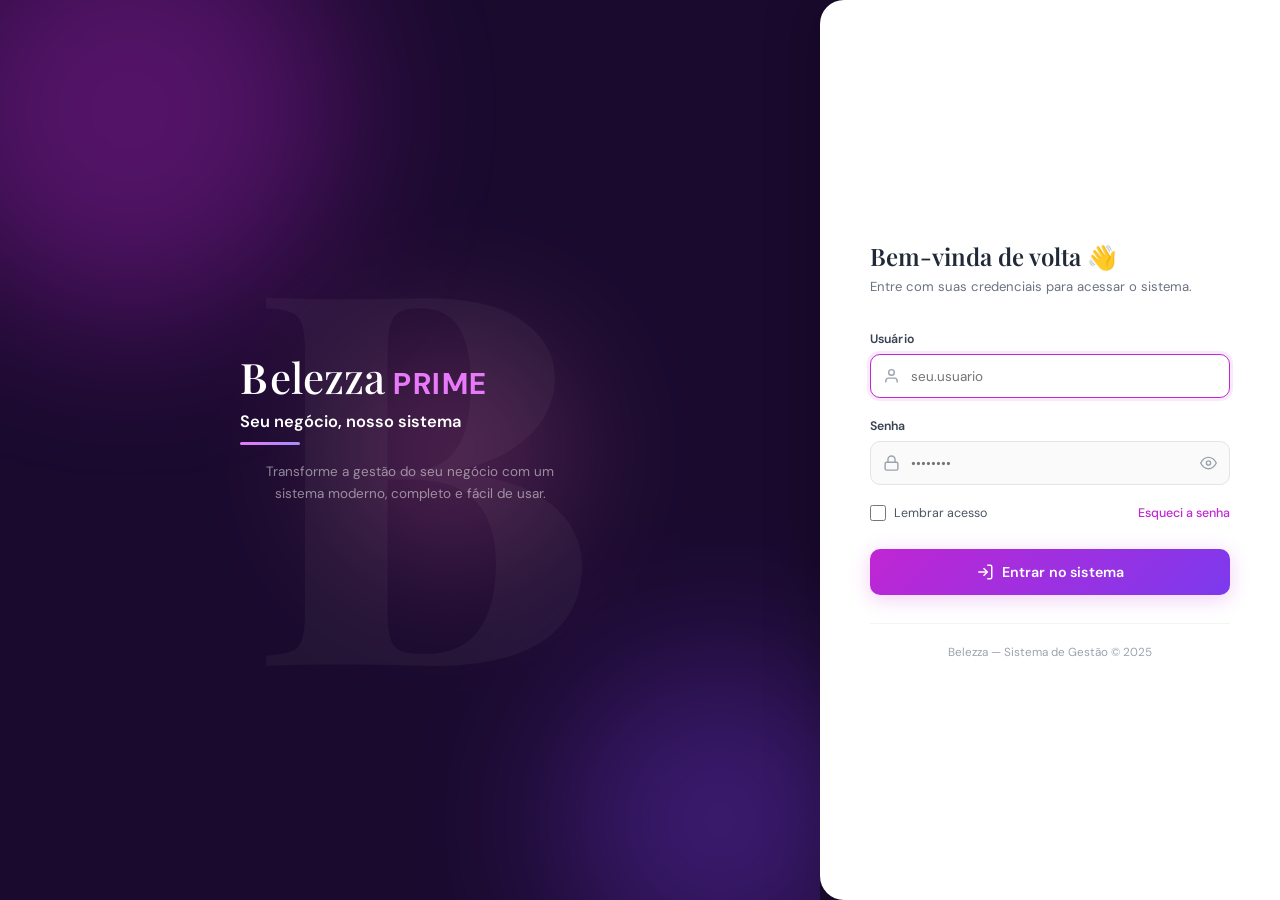
==== login.html @ babb7fb5 "Add files via upload" ====
<!DOCTYPE html>
<html lang="pt-BR">
<head>
  <meta charset="UTF-8" />
  <meta name="viewport" content="width=device-width, initial-scale=1.0" />
  <title>Belezza — Login</title>
  <link rel="preconnect" href="https://fonts.googleapis.com" />
  <link href="https://fonts.googleapis.com/css2?family=DM+Sans:ital,opsz,wght@0,9..40,300;0,9..40,400;0,9..40,500;0,9..40,600;0,9..40,700;1,9..40,400&family=Playfair+Display:wght@500;600&display=swap" rel="stylesheet" />
  <style>
    :root {
      --primary:       #c026d3;
      --primary-light: #e879f9;
      --primary-dark:  #a21caf;
      --accent:        #7c3aed;
      --accent-light:  #a78bfa;
      --rose-300:      #f9a8d4;
      --rose-400:      #f472b6;
      --plum-500:      #8b5cf6;
      --sidebar-bg:    #1a0a2e;
      --white:         #ffffff;
      --gray-50:       #fafafa;
      --gray-100:      #f4f4f5;
      --gray-200:      #e4e4e7;
      --gray-300:      #d1d5db;
      --gray-400:      #9ca3af;
      --gray-500:      #6b7280;
      --gray-600:      #4b5563;
      --gray-700:      #374151;
      --gray-800:      #1f2937;
      --danger:        #ef4444;
      --font-body:     'DM Sans', system-ui, sans-serif;
      --font-display:  'Playfair Display', Georgia, serif;
      --radius-md:     10px;
      --radius-lg:     16px;
      --radius-xl:     24px;
      --shadow-lg:     0 8px 32px rgba(0,0,0,.12), 0 2px 8px rgba(0,0,0,.07);
      --shadow-pink:   0 4px 20px rgba(192,38,211,0.22);
    }

    *, *::before, *::after { box-sizing: border-box; margin: 0; padding: 0; }
    html { font-size: 15px; }
    body {
      font-family: var(--font-body);
      min-height: 100vh;
      display: flex;
      background: var(--sidebar-bg);
      overflow: hidden;
    }

    /* ── Lado esquerdo — decorativo ── */
    .login-left {
      flex: 1;
      display: flex;
      flex-direction: column;
      align-items: center;
      justify-content: center;
      padding: 48px;
      position: relative;
      overflow: hidden;
    }

    /* Orbs decorativos */
    .bg-letter {
      position: absolute;
      font-family: var(--font-display);
      font-size: 520px;
      font-weight: 700;
      color: rgba(255,255,255,0.04);
      line-height: 1;
      top: 50%;
      left: 50%;
      transform: translate(-50%, -50%);
      pointer-events: none;
      user-select: none;
      letter-spacing: -0.05em;
    }
    .orb {
      position: absolute;
      border-radius: 50%;
      filter: blur(80px);
      opacity: 0.35;
      pointer-events: none;
    }
    .orb-1 {
      width: 420px; height: 420px;
      background: var(--primary);
      top: -100px; left: -80px;
    }
    .orb-2 {
      width: 320px; height: 320px;
      background: var(--accent);
      bottom: -80px; right: -60px;
    }
    .orb-3 {
      width: 200px; height: 200px;
      background: var(--rose-400);
      top: 50%; left: 55%;
      transform: translate(-50%, -50%);
    }

    .left-content {
      position: relative;
      z-index: 1;
      text-align: center;
      max-width: 380px;
    }
    .brand-logo {
      display: flex;
      align-items: baseline;
      line-height: 1;
      margin-bottom: 12px;
    }
    .brand-b {
      font-family: var(--font-display);
      font-size: 2.8rem;
      font-weight: 600;
      color: white;
      line-height: 1;
    }
    .brand-rest {
      font-family: var(--font-display);
      font-size: 2.8rem;
      font-weight: 500;
      color: white;
      margin-left: 2px;
    }
    .brand-prime {
      font-family: var(--font-body);
      font-size: 2rem;
      font-weight: 700;
      color: var(--primary-light);
      margin-left: 8px;
      letter-spacing: 0.05em;
    }
    .brand-sub {
      font-family: var(--font-body);
      font-size: 1.1rem;
      font-weight: 600;
      color: white;
      margin-bottom: 10px;
    }
    .brand-line {
      width: 60px;
      height: 3px;
      background: linear-gradient(to right, var(--primary-light), var(--accent-light));
      border-radius: 2px;
      margin-bottom: 16px;
    }
    .brand-desc {
      font-size: 0.9rem;
      color: rgba(255,255,255,0.5);
      line-height: 1.6;
      max-width: 340px;
    }
    .left-brand {
      display: flex;
      align-items: center;
      justify-content: center;
      gap: 12px;
      margin-bottom: 40px;
    }
    .brand-icon {
      width: 48px; height: 48px;
      background: linear-gradient(135deg, var(--primary), var(--accent));
      border-radius: 14px;
      display: flex; align-items: center; justify-content: center;
      color: white;
      font-size: 24px;
      box-shadow: var(--shadow-pink);
    }
    .brand-name {
      font-family: var(--font-display);
      font-size: 2rem;
      font-weight: 600;
      color: white;
    }

    .left-tagline {
      font-family: var(--font-display);
      font-size: 1.75rem;
      font-weight: 500;
      color: white;
      line-height: 1.3;
      margin-bottom: 16px;
    }
    .left-desc {
      font-size: 0.9rem;
      color: rgba(255,255,255,0.5);
      line-height: 1.6;
    }

    .left-pills {
      display: flex;
      flex-wrap: wrap;
      gap: 8px;
      justify-content: center;
      margin-top: 32px;
    }
    .pill {
      background: rgba(255,255,255,0.08);
      border: 1px solid rgba(255,255,255,0.12);
      color: rgba(255,255,255,0.7);
      font-size: 0.78rem;
      padding: 5px 14px;
      border-radius: 20px;
      backdrop-filter: blur(6px);
    }

    /* ── Lado direito — formulário ── */
    .login-right {
      width: 460px;
      flex-shrink: 0;
      background: var(--white);
      display: flex;
      align-items: center;
      justify-content: center;
      padding: 48px 40px;
      border-radius: 24px 0 0 24px;
      box-shadow: -8px 0 48px rgba(0,0,0,0.25);
    }

    .login-form-wrap {
      width: 100%;
      max-width: 360px;
    }

    .form-title {
      font-family: var(--font-display);
      font-size: 1.6rem;
      font-weight: 600;
      color: var(--gray-800);
      margin-bottom: 6px;
    }
    .form-subtitle {
      font-size: 0.875rem;
      color: var(--gray-500);
      margin-bottom: 36px;
    }

    .form-group {
      margin-bottom: 20px;
    }
    .form-label {
      display: block;
      font-size: 0.82rem;
      font-weight: 600;
      color: var(--gray-700);
      margin-bottom: 7px;
      letter-spacing: 0.01em;
    }
    .input-wrap {
      position: relative;
    }
    .input-icon {
      position: absolute;
      left: 13px;
      top: 50%;
      transform: translateY(-50%);
      color: var(--gray-400);
      pointer-events: none;
      display: flex;
    }
    .input-icon svg { width: 17px; height: 17px; }
    .form-control {
      width: 100%;
      height: 44px;
      border: 1.5px solid var(--gray-200);
      border-radius: var(--radius-md);
      padding: 0 42px 0 40px;
      font-size: 0.9rem;
      font-family: var(--font-body);
      color: var(--gray-800);
      background: var(--gray-50);
      transition: border-color 180ms ease, box-shadow 180ms ease, background 180ms ease;
      outline: none;
    }
    .form-control:focus {
      border-color: var(--primary);
      background: white;
      box-shadow: 0 0 0 3px rgba(192,38,211,0.10);
    }
    .form-control.error {
      border-color: var(--danger);
      box-shadow: 0 0 0 3px rgba(239,68,68,0.10);
    }

    /* Botão mostrar senha */
    .toggle-pw {
      position: absolute;
      right: 13px;
      top: 50%;
      transform: translateY(-50%);
      color: var(--gray-400);
      background: none;
      border: none;
      cursor: pointer;
      padding: 0;
      display: flex;
      transition: color 150ms;
    }
    .toggle-pw:hover { color: var(--gray-600); }
    .toggle-pw svg { width: 17px; height: 17px; }

    /* Linha "Lembrar / Esqueci" */
    .form-row-inline {
      display: flex;
      align-items: center;
      justify-content: space-between;
      margin-bottom: 28px;
    }
    .checkbox-label {
      display: flex;
      align-items: center;
      gap: 8px;
      font-size: 0.83rem;
      color: var(--gray-600);
      cursor: pointer;
      user-select: none;
    }
    .checkbox-label input[type="checkbox"] {
      width: 16px; height: 16px;
      accent-color: var(--primary);
      cursor: pointer;
    }
    .forgot-link {
      font-size: 0.83rem;
      color: var(--primary);
      font-weight: 500;
      cursor: pointer;
      text-decoration: none;
      transition: color 150ms;
    }
    .forgot-link:hover { color: var(--primary-dark); }

    /* Botão principal */
    .btn-login {
      width: 100%;
      height: 46px;
      background: linear-gradient(135deg, var(--primary), var(--accent));
      color: white;
      font-family: var(--font-body);
      font-size: 0.95rem;
      font-weight: 600;
      border: none;
      border-radius: var(--radius-md);
      cursor: pointer;
      display: flex;
      align-items: center;
      justify-content: center;
      gap: 8px;
      box-shadow: var(--shadow-pink);
      transition: opacity 180ms, transform 180ms, box-shadow 180ms;
      letter-spacing: 0.01em;
    }
    .btn-login:hover {
      opacity: 0.93;
      transform: translateY(-1px);
      box-shadow: 0 6px 24px rgba(192,38,211,0.35);
    }
    .btn-login:active { transform: translateY(0); opacity: 1; }
    .btn-login:disabled { opacity: 0.65; cursor: not-allowed; transform: none; }
    .btn-login svg { width: 18px; height: 18px; }

    /* Spinner */
    .spinner {
      width: 18px; height: 18px;
      border: 2px solid rgba(255,255,255,0.35);
      border-top-color: white;
      border-radius: 50%;
      animation: spin 0.7s linear infinite;
    }
    @keyframes spin { to { transform: rotate(360deg); } }

    /* Mensagem de erro */
    .error-msg {
      display: none;
      align-items: center;
      gap: 8px;
      background: #fef2f2;
      border: 1px solid #fecaca;
      border-radius: var(--radius-md);
      padding: 10px 14px;
      font-size: 0.83rem;
      color: #b91c1c;
      margin-bottom: 20px;
    }
    .error-msg.show { display: flex; }
    .error-msg svg { flex-shrink: 0; width: 16px; height: 16px; }

    /* Rodapé do card */
    .form-footer {
      margin-top: 28px;
      padding-top: 20px;
      border-top: 1px solid var(--gray-100);
      text-align: center;
      font-size: 0.78rem;
      color: var(--gray-400);
    }

    /* ── Responsivo ── */
    @media (max-width: 800px) {
      body { flex-direction: column; overflow: auto; }
      .login-left {
        min-height: 220px;
        padding: 32px 24px 24px;
      }
      .left-tagline { font-size: 1.3rem; }
      .left-desc, .left-pills { display: none; }
      .login-right {
        width: 100%;
        border-radius: 24px 24px 0 0;
        padding: 32px 24px 40px;
        box-shadow: none;
      }
      .brand-logo {
      display: flex;
      align-items: baseline;
      line-height: 1;
      margin-bottom: 12px;
    }
    .brand-b {
      font-family: var(--font-display);
      font-size: 2.8rem;
      font-weight: 600;
      color: white;
      line-height: 1;
    }
    .brand-rest {
      font-family: var(--font-display);
      font-size: 2.8rem;
      font-weight: 500;
      color: white;
      margin-left: 2px;
    }
    .brand-prime {
      font-family: var(--font-body);
      font-size: 2rem;
      font-weight: 700;
      color: var(--primary-light);
      margin-left: 8px;
      letter-spacing: 0.05em;
    }
    .brand-sub {
      font-family: var(--font-body);
      font-size: 1.1rem;
      font-weight: 600;
      color: white;
      margin-bottom: 10px;
    }
    .brand-line {
      width: 60px;
      height: 3px;
      background: linear-gradient(to right, var(--primary-light), var(--accent-light));
      border-radius: 2px;
      margin-bottom: 16px;
    }
    .brand-desc {
      font-size: 0.9rem;
      color: rgba(255,255,255,0.5);
      line-height: 1.6;
      max-width: 340px;
    }
    .left-brand { margin-bottom: 16px; }
    }
  </style>
</head>
<body>

  <!-- Lado esquerdo -->
  <div class="login-left">
    <div class="bg-letter">B</div>
    <div class="orb orb-1"></div>
    <div class="orb orb-2"></div>
    <div class="orb orb-3"></div>

    <div class="left-content">
      <div class="left-brand" style="flex-direction:column;align-items:flex-start;gap:0">
        <div class="brand-logo">
          <span class="brand-b">B</span><span class="brand-rest">elezza</span><span class="brand-prime">PRIME</span>
        </div>
        <div class="brand-sub">Seu negócio, nosso sistema</div>
        <div class="brand-line"></div>
        <p class="brand-desc">Transforme a gestão do seu negócio com um sistema moderno, completo e fácil de usar.</p>
      </div>

      </div>
  </div>

  <!-- Lado direito — formulário -->
  <div class="login-right">
    <div class="login-form-wrap">

      <div class="form-title">Bem-vinda de volta 👋</div>
      <p class="form-subtitle">Entre com suas credenciais para acessar o sistema.</p>

      <!-- Mensagem de erro -->
      <div class="error-msg" id="errorMsg">
        <svg viewBox="0 0 24 24" fill="none" stroke="currentColor" stroke-width="2">
          <circle cx="12" cy="12" r="10"/><line x1="12" y1="8" x2="12" y2="12"/><line x1="12" y1="16" x2="12.01" y2="16"/>
        </svg>
        <span id="errorText">Usuário ou senha incorretos.</span>
      </div>

      <!-- Usuário -->
      <div class="form-group">
        <label class="form-label" for="username">Usuário</label>
        <div class="input-wrap">
          <span class="input-icon">
            <svg viewBox="0 0 24 24" fill="none" stroke="currentColor" stroke-width="2">
              <path d="M20 21v-2a4 4 0 00-4-4H8a4 4 0 00-4 4v2"/><circle cx="12" cy="7" r="4"/>
            </svg>
          </span>
          <input
            type="text"
            id="username"
            class="form-control"
            placeholder="seu.usuario"
            autocomplete="username"
            autofocus
          />
        </div>
      </div>

      <!-- Senha -->
      <div class="form-group">
        <label class="form-label" for="password">Senha</label>
        <div class="input-wrap">
          <span class="input-icon">
            <svg viewBox="0 0 24 24" fill="none" stroke="currentColor" stroke-width="2">
              <rect x="3" y="11" width="18" height="11" rx="2"/><path d="M7 11V7a5 5 0 0110 0v4"/>
            </svg>
          </span>
          <input
            type="password"
            id="password"
            class="form-control"
            placeholder="••••••••"
            autocomplete="current-password"
          />
          <button type="button" class="toggle-pw" id="togglePw" aria-label="Mostrar senha">
            <svg id="eyeIcon" viewBox="0 0 24 24" fill="none" stroke="currentColor" stroke-width="2">
              <path d="M1 12s4-8 11-8 11 8 11 8-4 8-11 8-11-8-11-8z"/><circle cx="12" cy="12" r="3"/>
            </svg>
          </button>
        </div>
      </div>

      <!-- Lembrar / Esqueci -->
      <div class="form-row-inline">
        <label class="checkbox-label">
          <input type="checkbox" id="remember" />
          Lembrar acesso
        </label>
        <a class="forgot-link" href="#" onclick="showForgot(event)">Esqueci a senha</a>
      </div>

      <!-- Botão entrar -->
      <button class="btn-login" id="btnLogin" onclick="doLogin()">
        <svg viewBox="0 0 24 24" fill="none" stroke="currentColor" stroke-width="2">
          <path d="M15 3h4a2 2 0 012 2v14a2 2 0 01-2 2h-4"/><polyline points="10 17 15 12 10 7"/><line x1="15" y1="12" x2="3" y2="12"/>
        </svg>
        Entrar no sistema
      </button>

      <div class="form-footer">
        Belezza — Sistema de Gestão &copy; 2025
      </div>
    </div>
  </div>

  <script>
    const API_BASE = window.location.hostname === 'localhost'
      ? 'http://localhost:5000'
      : window.location.origin;

    // ── Mostrar / ocultar senha ───────────────────────────
    const pwInput  = document.getElementById('password');
    const togglePw = document.getElementById('togglePw');
    const eyeIcon  = document.getElementById('eyeIcon');

    const eyeOpen   = `<path d="M1 12s4-8 11-8 11 8 11 8-4 8-11 8-11-8-11-8z"/><circle cx="12" cy="12" r="3"/>`;
    const eyeClosed = `<path d="M17.94 17.94A10.07 10.07 0 0112 20c-7 0-11-8-11-8a18.45 18.45 0 015.06-5.94"/><path d="M9.9 4.24A9.12 9.12 0 0112 4c7 0 11 8 11 8a18.5 18.5 0 01-2.16 3.19"/><line x1="1" y1="1" x2="23" y2="23"/>`;

    togglePw.addEventListener('click', () => {
      const isText = pwInput.type === 'text';
      pwInput.type = isText ? 'password' : 'text';
      eyeIcon.innerHTML = isText ? eyeOpen : eyeClosed;
    });

    // ── Enter nos campos ──────────────────────────────────
    document.getElementById('username').addEventListener('keydown', e => {
      if (e.key === 'Enter') document.getElementById('password').focus();
    });
    document.getElementById('password').addEventListener('keydown', e => {
      if (e.key === 'Enter') doLogin();
    });

    // ── Login ─────────────────────────────────────────────
    async function doLogin() {
      const user = document.getElementById('username').value.trim();
      const pass = document.getElementById('password').value;
      const btn  = document.getElementById('btnLogin');
      const err  = document.getElementById('errorMsg');

      // Limpa estado anterior
      err.classList.remove('show');
      document.getElementById('username').classList.remove('error');
      document.getElementById('password').classList.remove('error');

      if (!user || !pass) {
        showError('Preencha usuário e senha.');
        if (!user) document.getElementById('username').classList.add('error');
        if (!pass) document.getElementById('password').classList.add('error');
        return;
      }

      // Loading state
      btn.disabled = true;
      btn.innerHTML = '<div class="spinner"></div> Entrando...';

      try {
        const res = await fetch(`${API_BASE}/api/login`, {
          method: 'POST',
          headers: { 'Content-Type': 'application/json' },
          body: JSON.stringify({ usuario: user, senha: pass }),
        });

        if (res.ok) {
          const data = await res.json();
          // Salva token/sessão se a API retornar
          if (data.token) sessionStorage.setItem('belezza_token', data.token);
          if (data.usuario) sessionStorage.setItem('belezza_user', JSON.stringify(data.usuario));
          // Redireciona para o sistema
          window.location.href = 'index.html';
        } else {
          const body = await res.json().catch(() => ({}));
          showError(body.erro || 'Usuário ou senha incorretos.');
          document.getElementById('username').classList.add('error');
          document.getElementById('password').classList.add('error');
        }
      } catch (e) {
        // Se não houver endpoint de login ainda, entra direto (modo dev)
        console.warn('Endpoint /api/login não encontrado — entrando sem autenticação.');
        window.location.href = 'index.html';
      } finally {
        btn.disabled = false;
        btn.innerHTML = `
          <svg viewBox="0 0 24 24" fill="none" stroke="currentColor" stroke-width="2">
            <path d="M15 3h4a2 2 0 012 2v14a2 2 0 01-2 2h-4"/><polyline points="10 17 15 12 10 7"/><line x1="15" y1="12" x2="3" y2="12"/>
          </svg>
          Entrar no sistema`;
      }
    }

    function showError(msg) {
      document.getElementById('errorText').textContent = msg;
      document.getElementById('errorMsg').classList.add('show');
    }

    function showForgot(e) {
      e.preventDefault();
      alert('Entre em contato com o administrador para redefinir sua senha.');
    }
  </script>
</body>
</html>
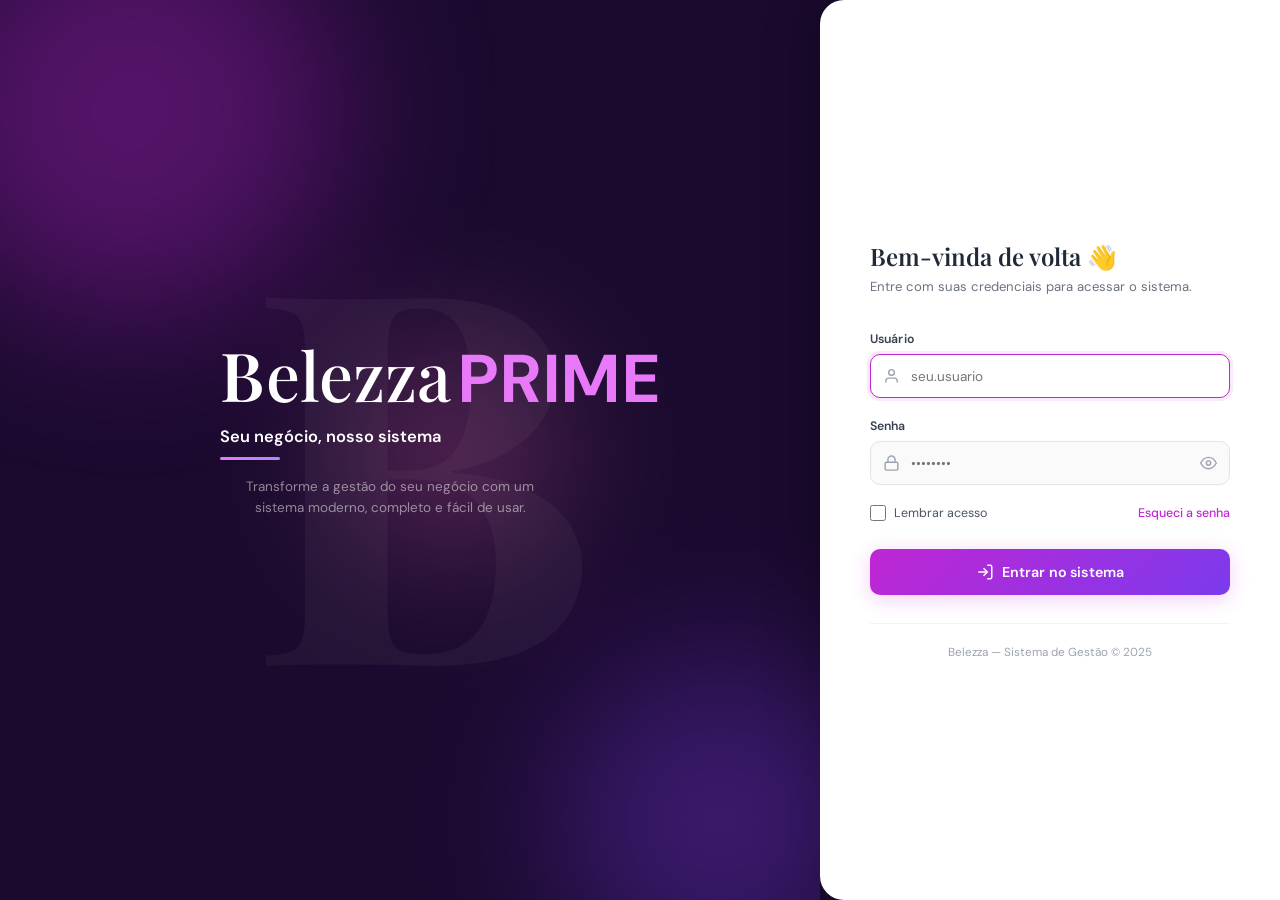
==== commit daffa42f: "Add files via upload" ====
--- a/login.html
+++ b/login.html
@@ -112,21 +112,21 @@
     }
     .brand-b {
       font-family: var(--font-display);
-      font-size: 2.8rem;
+      font-size: 4.5rem;
       font-weight: 600;
       color: white;
       line-height: 1;
     }
     .brand-rest {
       font-family: var(--font-display);
-      font-size: 2.8rem;
+      font-size: 4.5rem;
       font-weight: 500;
       color: white;
       margin-left: 2px;
     }
     .brand-prime {
       font-family: var(--font-body);
-      font-size: 2rem;
+      font-size: 4.5rem;
       font-weight: 700;
       color: var(--primary-light);
       margin-left: 8px;
@@ -170,7 +170,7 @@
     }
     .brand-name {
       font-family: var(--font-display);
-      font-size: 2rem;
+      font-size: 4.5rem;
       font-weight: 600;
       color: white;
     }
@@ -420,21 +420,21 @@
     }
     .brand-b {
       font-family: var(--font-display);
-      font-size: 2.8rem;
+      font-size: 4.5rem;
       font-weight: 600;
       color: white;
       line-height: 1;
     }
     .brand-rest {
       font-family: var(--font-display);
-      font-size: 2.8rem;
+      font-size: 4.5rem;
       font-weight: 500;
       color: white;
       margin-left: 2px;
     }
     .brand-prime {
       font-family: var(--font-body);
-      font-size: 2rem;
+      font-size: 4.5rem;
       font-weight: 700;
       color: var(--primary-light);
       margin-left: 8px;
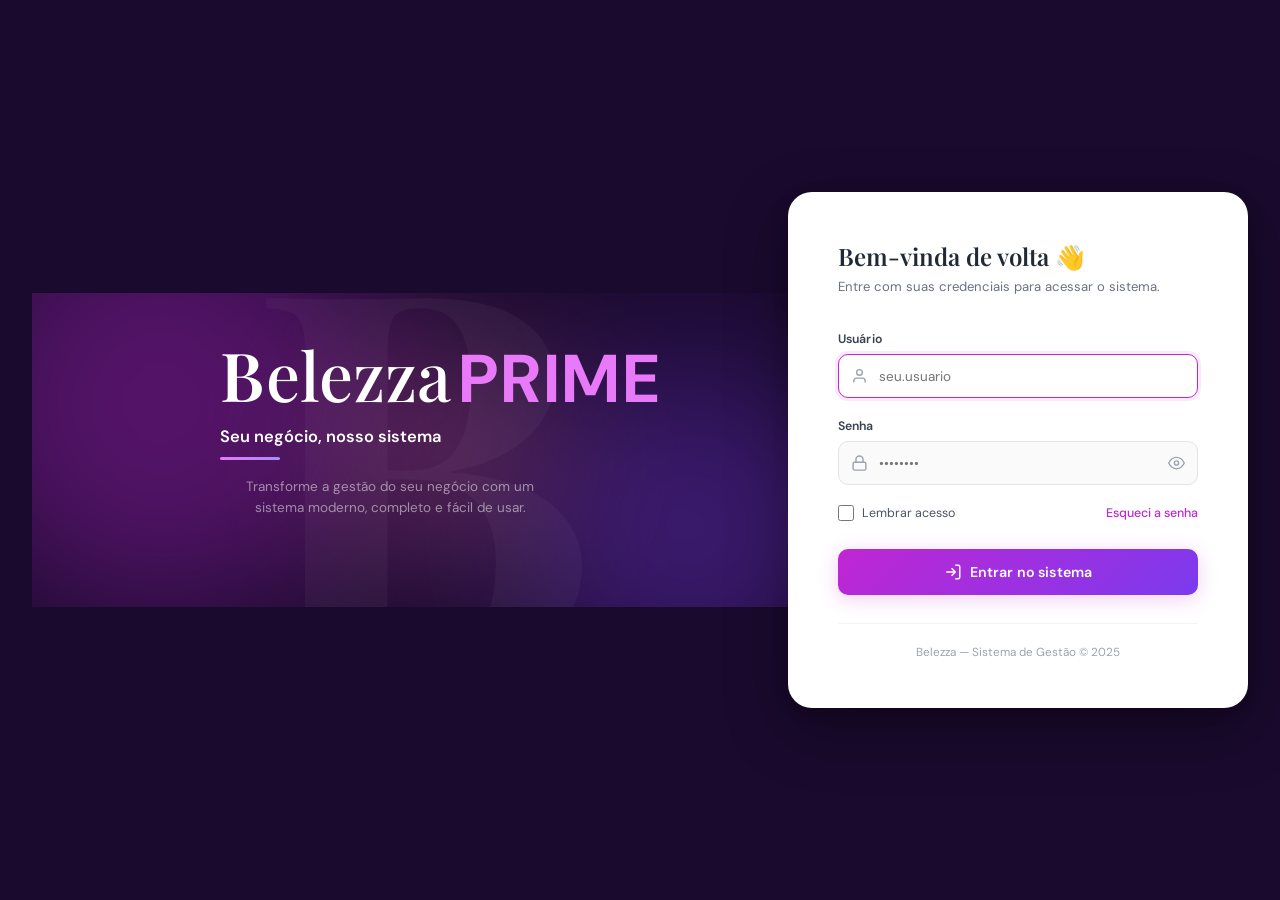
==== commit 02c141e8: "Add files via upload" ====
--- a/login.html
+++ b/login.html
@@ -43,8 +43,10 @@
       font-family: var(--font-body);
       min-height: 100vh;
       display: flex;
+      align-items: center;
       background: var(--sidebar-bg);
       overflow: hidden;
+      padding: 32px;
     }
 
     /* ── Lado esquerdo — decorativo ── */
@@ -215,8 +217,8 @@
       align-items: center;
       justify-content: center;
       padding: 48px 40px;
-      border-radius: 24px 0 0 24px;
-      box-shadow: -8px 0 48px rgba(0,0,0,0.25);
+      border-radius: 24px;
+      box-shadow: 0 20px 60px rgba(0,0,0,0.35), 0 4px 16px rgba(0,0,0,0.2);
     }
 
     .login-form-wrap {
@@ -408,9 +410,9 @@
       .left-desc, .left-pills { display: none; }
       .login-right {
         width: 100%;
-        border-radius: 24px 24px 0 0;
+        border-radius: 24px;
         padding: 32px 24px 40px;
-        box-shadow: none;
+        box-shadow: 0 8px 32px rgba(0,0,0,0.25);
       }
       .brand-logo {
       display: flex;
@@ -631,7 +633,7 @@
           if (data.token) sessionStorage.setItem('belezza_token', data.token);
           if (data.usuario) sessionStorage.setItem('belezza_user', JSON.stringify(data.usuario));
           // Redireciona para o sistema
-          window.location.href = 'index.html';
+          window.location.href = '/';
         } else {
           const body = await res.json().catch(() => ({}));
           showError(body.erro || 'Usuário ou senha incorretos.');
@@ -641,7 +643,7 @@
       } catch (e) {
         // Se não houver endpoint de login ainda, entra direto (modo dev)
         console.warn('Endpoint /api/login não encontrado — entrando sem autenticação.');
-        window.location.href = 'index.html';
+        window.location.href = '/';
       } finally {
         btn.disabled = false;
         btn.innerHTML = `
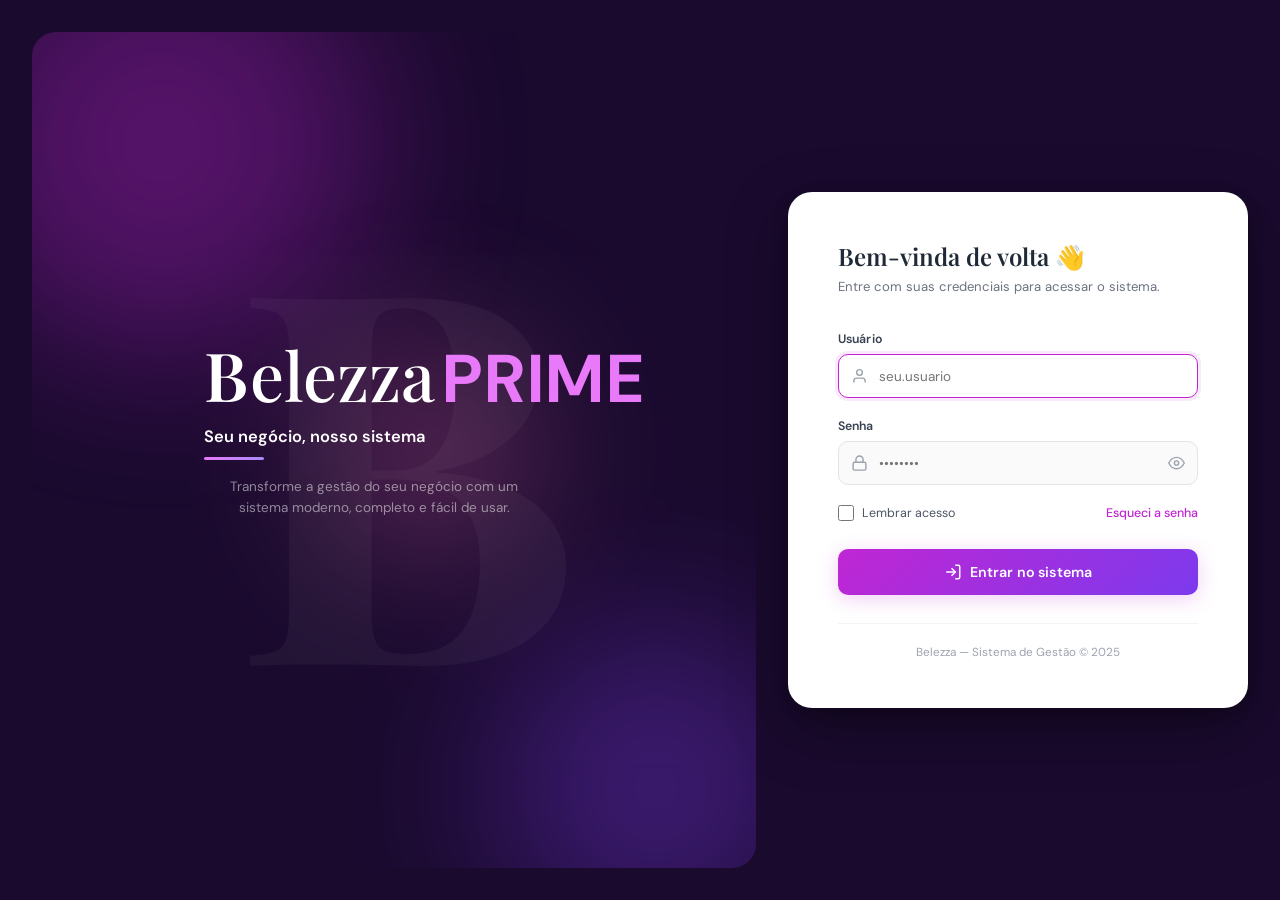
==== commit 0ed5ee4f: "Add files via upload" ====
--- a/login.html
+++ b/login.html
@@ -47,6 +47,7 @@
       background: var(--sidebar-bg);
       overflow: hidden;
       padding: 32px;
+      gap: 32px;
     }
 
     /* ── Lado esquerdo — decorativo ── */
@@ -59,6 +60,8 @@
       padding: 48px;
       position: relative;
       overflow: hidden;
+      border-radius: 24px;
+      min-height: calc(100vh - 64px);
     }
 
     /* Orbs decorativos */
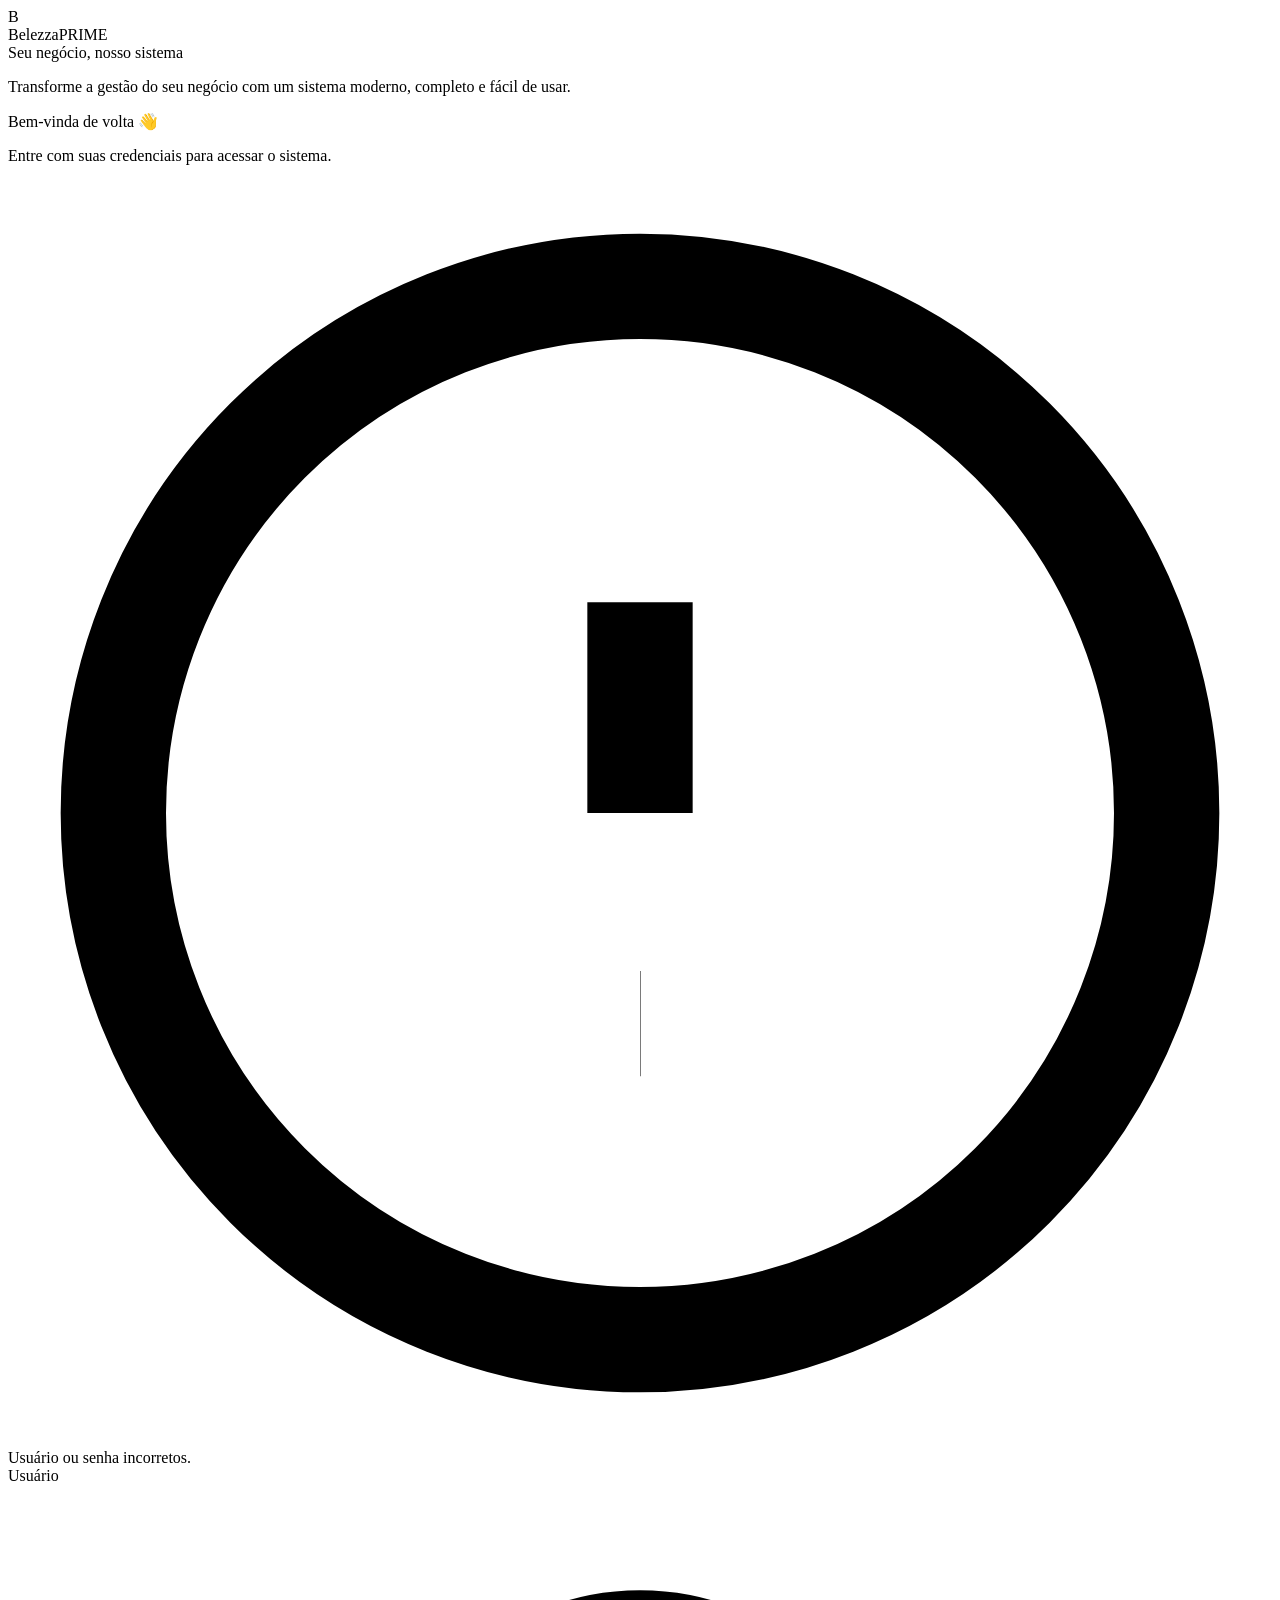
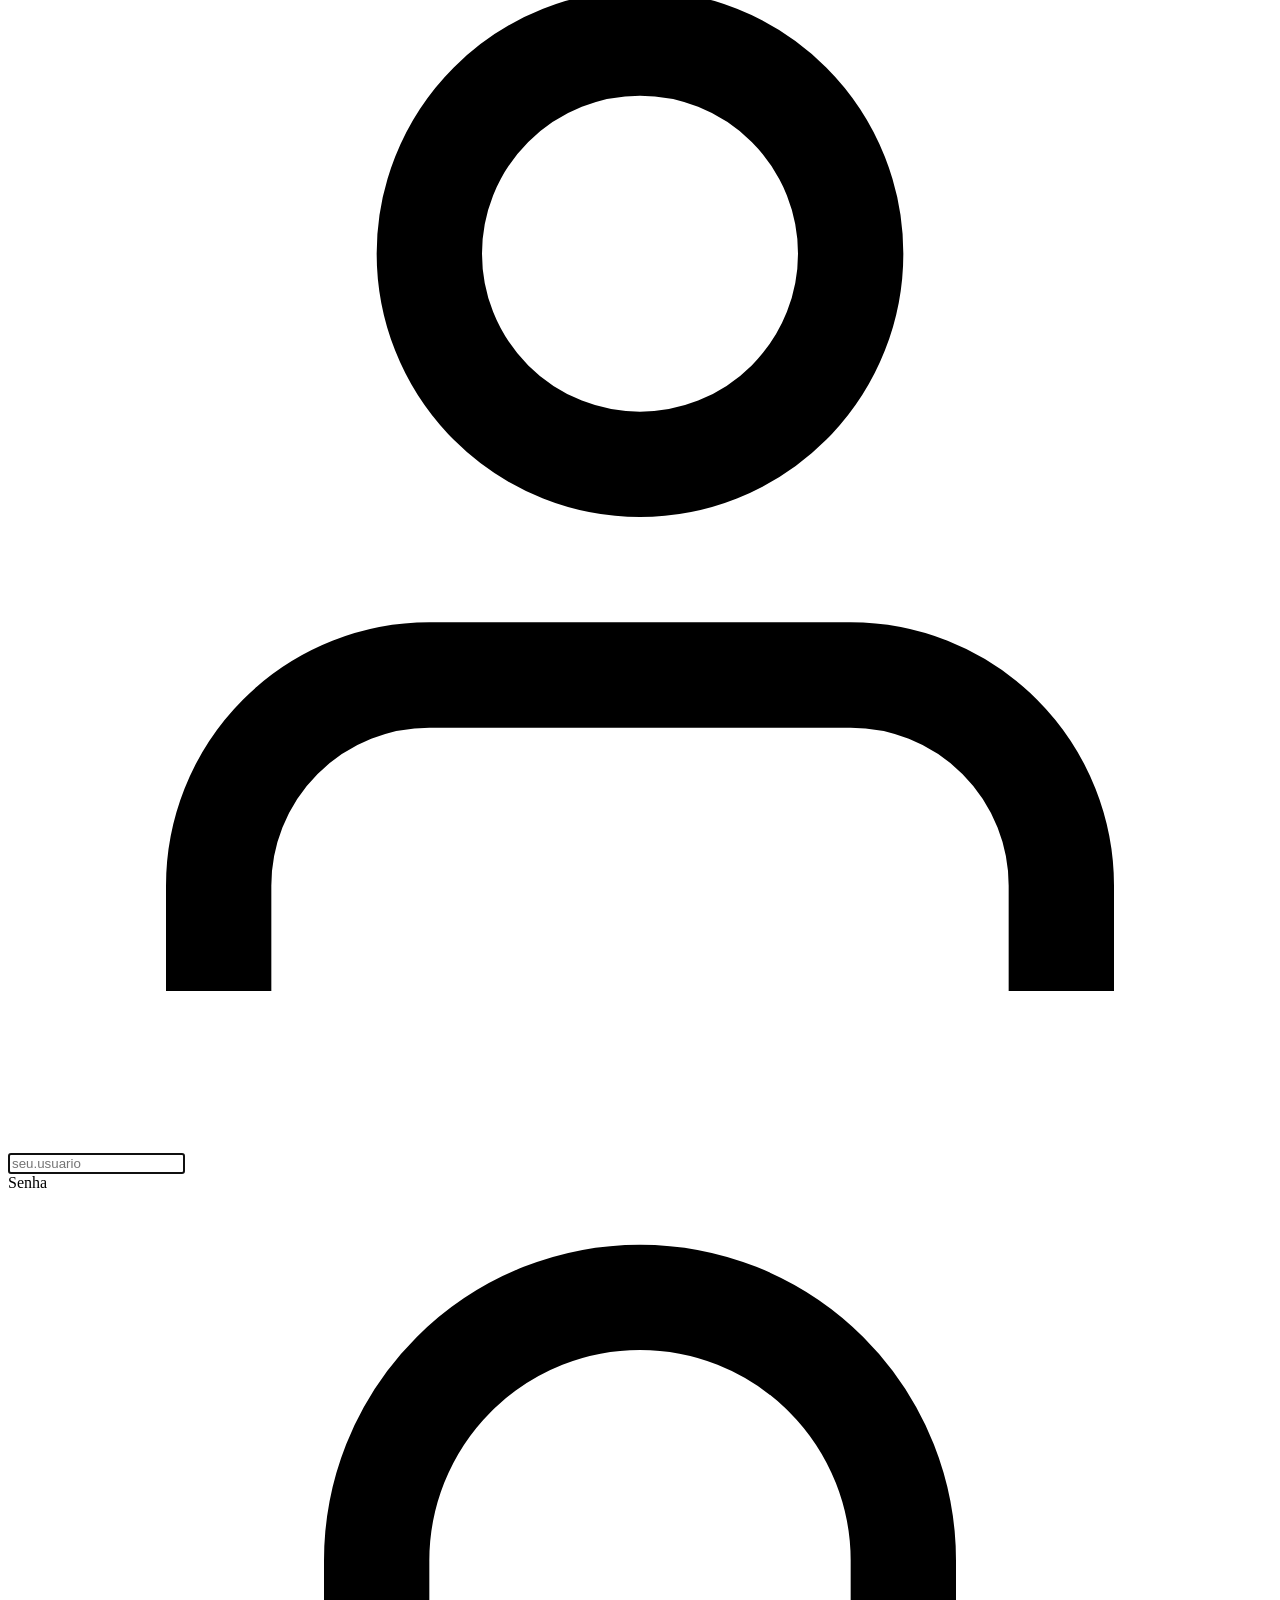
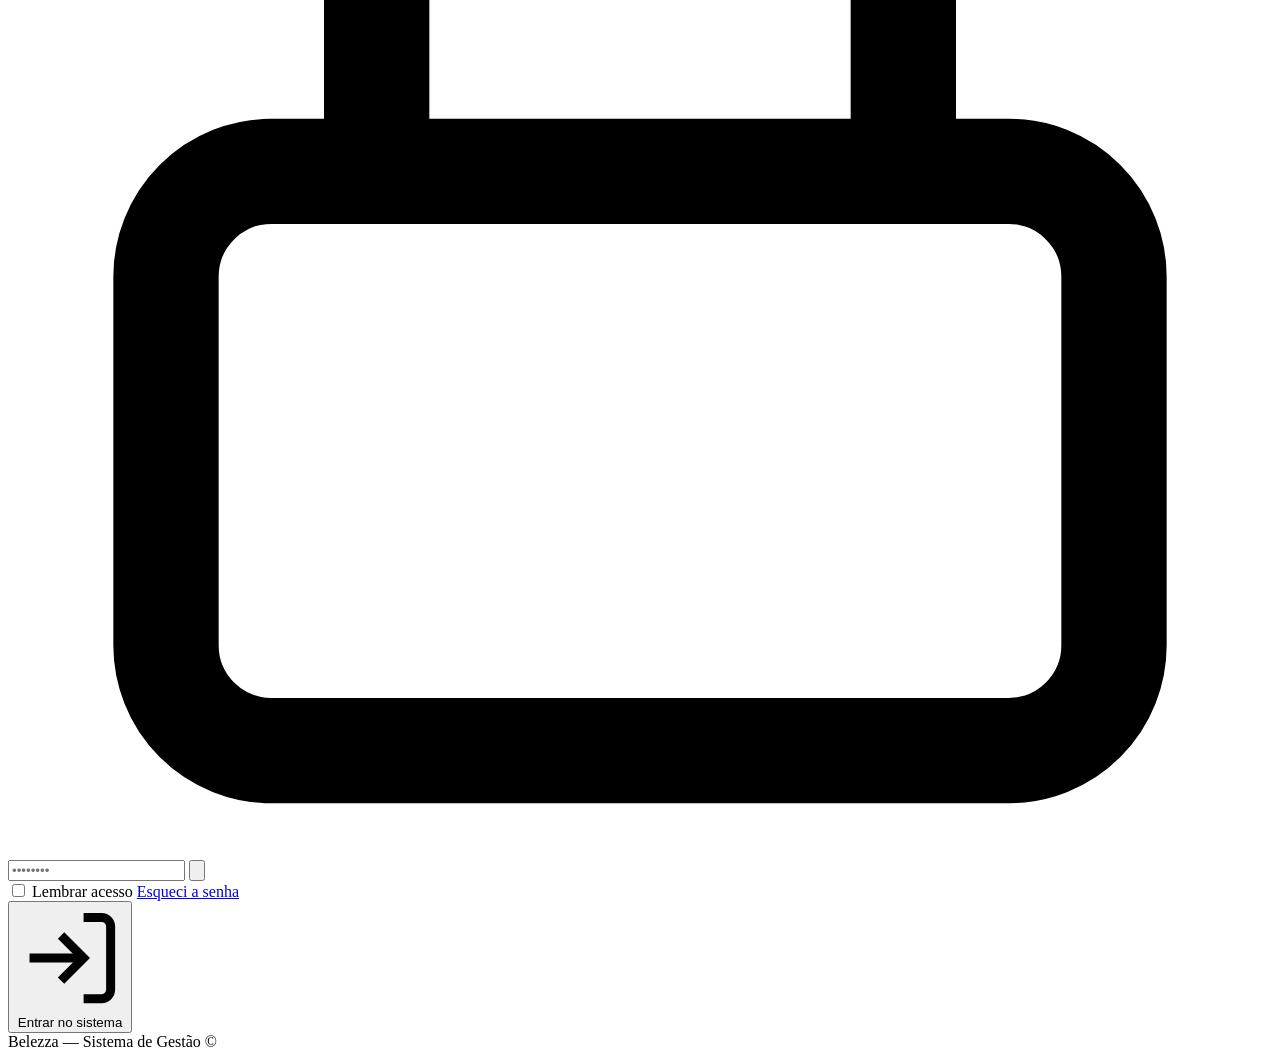
==== commit 3df7b3c7: "Add files via upload" ====
--- a/login.html
+++ b/login.html
@@ -6,468 +6,7 @@
   <title>Belezza — Login</title>
   <link rel="preconnect" href="https://fonts.googleapis.com" />
   <link href="https://fonts.googleapis.com/css2?family=DM+Sans:ital,opsz,wght@0,9..40,300;0,9..40,400;0,9..40,500;0,9..40,600;0,9..40,700;1,9..40,400&family=Playfair+Display:wght@500;600&display=swap" rel="stylesheet" />
-  <style>
-    :root {
-      --primary:       #c026d3;
-      --primary-light: #e879f9;
-      --primary-dark:  #a21caf;
-      --accent:        #7c3aed;
-      --accent-light:  #a78bfa;
-      --rose-300:      #f9a8d4;
-      --rose-400:      #f472b6;
-      --plum-500:      #8b5cf6;
-      --sidebar-bg:    #1a0a2e;
-      --white:         #ffffff;
-      --gray-50:       #fafafa;
-      --gray-100:      #f4f4f5;
-      --gray-200:      #e4e4e7;
-      --gray-300:      #d1d5db;
-      --gray-400:      #9ca3af;
-      --gray-500:      #6b7280;
-      --gray-600:      #4b5563;
-      --gray-700:      #374151;
-      --gray-800:      #1f2937;
-      --danger:        #ef4444;
-      --font-body:     'DM Sans', system-ui, sans-serif;
-      --font-display:  'Playfair Display', Georgia, serif;
-      --radius-md:     10px;
-      --radius-lg:     16px;
-      --radius-xl:     24px;
-      --shadow-lg:     0 8px 32px rgba(0,0,0,.12), 0 2px 8px rgba(0,0,0,.07);
-      --shadow-pink:   0 4px 20px rgba(192,38,211,0.22);
-    }
-
-    *, *::before, *::after { box-sizing: border-box; margin: 0; padding: 0; }
-    html { font-size: 15px; }
-    body {
-      font-family: var(--font-body);
-      min-height: 100vh;
-      display: flex;
-      align-items: center;
-      background: var(--sidebar-bg);
-      overflow: hidden;
-      padding: 32px;
-      gap: 32px;
-    }
-
-    /* ── Lado esquerdo — decorativo ── */
-    .login-left {
-      flex: 1;
-      display: flex;
-      flex-direction: column;
-      align-items: center;
-      justify-content: center;
-      padding: 48px;
-      position: relative;
-      overflow: hidden;
-      border-radius: 24px;
-      min-height: calc(100vh - 64px);
-    }
-
-    /* Orbs decorativos */
-    .bg-letter {
-      position: absolute;
-      font-family: var(--font-display);
-      font-size: 520px;
-      font-weight: 700;
-      color: rgba(255,255,255,0.04);
-      line-height: 1;
-      top: 50%;
-      left: 50%;
-      transform: translate(-50%, -50%);
-      pointer-events: none;
-      user-select: none;
-      letter-spacing: -0.05em;
-    }
-    .orb {
-      position: absolute;
-      border-radius: 50%;
-      filter: blur(80px);
-      opacity: 0.35;
-      pointer-events: none;
-    }
-    .orb-1 {
-      width: 420px; height: 420px;
-      background: var(--primary);
-      top: -100px; left: -80px;
-    }
-    .orb-2 {
-      width: 320px; height: 320px;
-      background: var(--accent);
-      bottom: -80px; right: -60px;
-    }
-    .orb-3 {
-      width: 200px; height: 200px;
-      background: var(--rose-400);
-      top: 50%; left: 55%;
-      transform: translate(-50%, -50%);
-    }
-
-    .left-content {
-      position: relative;
-      z-index: 1;
-      text-align: center;
-      max-width: 380px;
-    }
-    .brand-logo {
-      display: flex;
-      align-items: baseline;
-      line-height: 1;
-      margin-bottom: 12px;
-    }
-    .brand-b {
-      font-family: var(--font-display);
-      font-size: 4.5rem;
-      font-weight: 600;
-      color: white;
-      line-height: 1;
-    }
-    .brand-rest {
-      font-family: var(--font-display);
-      font-size: 4.5rem;
-      font-weight: 500;
-      color: white;
-      margin-left: 2px;
-    }
-    .brand-prime {
-      font-family: var(--font-body);
-      font-size: 4.5rem;
-      font-weight: 700;
-      color: var(--primary-light);
-      margin-left: 8px;
-      letter-spacing: 0.05em;
-    }
-    .brand-sub {
-      font-family: var(--font-body);
-      font-size: 1.1rem;
-      font-weight: 600;
-      color: white;
-      margin-bottom: 10px;
-    }
-    .brand-line {
-      width: 60px;
-      height: 3px;
-      background: linear-gradient(to right, var(--primary-light), var(--accent-light));
-      border-radius: 2px;
-      margin-bottom: 16px;
-    }
-    .brand-desc {
-      font-size: 0.9rem;
-      color: rgba(255,255,255,0.5);
-      line-height: 1.6;
-      max-width: 340px;
-    }
-    .left-brand {
-      display: flex;
-      align-items: center;
-      justify-content: center;
-      gap: 12px;
-      margin-bottom: 40px;
-    }
-    .brand-icon {
-      width: 48px; height: 48px;
-      background: linear-gradient(135deg, var(--primary), var(--accent));
-      border-radius: 14px;
-      display: flex; align-items: center; justify-content: center;
-      color: white;
-      font-size: 24px;
-      box-shadow: var(--shadow-pink);
-    }
-    .brand-name {
-      font-family: var(--font-display);
-      font-size: 4.5rem;
-      font-weight: 600;
-      color: white;
-    }
-
-    .left-tagline {
-      font-family: var(--font-display);
-      font-size: 1.75rem;
-      font-weight: 500;
-      color: white;
-      line-height: 1.3;
-      margin-bottom: 16px;
-    }
-    .left-desc {
-      font-size: 0.9rem;
-      color: rgba(255,255,255,0.5);
-      line-height: 1.6;
-    }
-
-    .left-pills {
-      display: flex;
-      flex-wrap: wrap;
-      gap: 8px;
-      justify-content: center;
-      margin-top: 32px;
-    }
-    .pill {
-      background: rgba(255,255,255,0.08);
-      border: 1px solid rgba(255,255,255,0.12);
-      color: rgba(255,255,255,0.7);
-      font-size: 0.78rem;
-      padding: 5px 14px;
-      border-radius: 20px;
-      backdrop-filter: blur(6px);
-    }
-
-    /* ── Lado direito — formulário ── */
-    .login-right {
-      width: 460px;
-      flex-shrink: 0;
-      background: var(--white);
-      display: flex;
-      align-items: center;
-      justify-content: center;
-      padding: 48px 40px;
-      border-radius: 24px;
-      box-shadow: 0 20px 60px rgba(0,0,0,0.35), 0 4px 16px rgba(0,0,0,0.2);
-    }
-
-    .login-form-wrap {
-      width: 100%;
-      max-width: 360px;
-    }
-
-    .form-title {
-      font-family: var(--font-display);
-      font-size: 1.6rem;
-      font-weight: 600;
-      color: var(--gray-800);
-      margin-bottom: 6px;
-    }
-    .form-subtitle {
-      font-size: 0.875rem;
-      color: var(--gray-500);
-      margin-bottom: 36px;
-    }
-
-    .form-group {
-      margin-bottom: 20px;
-    }
-    .form-label {
-      display: block;
-      font-size: 0.82rem;
-      font-weight: 600;
-      color: var(--gray-700);
-      margin-bottom: 7px;
-      letter-spacing: 0.01em;
-    }
-    .input-wrap {
-      position: relative;
-    }
-    .input-icon {
-      position: absolute;
-      left: 13px;
-      top: 50%;
-      transform: translateY(-50%);
-      color: var(--gray-400);
-      pointer-events: none;
-      display: flex;
-    }
-    .input-icon svg { width: 17px; height: 17px; }
-    .form-control {
-      width: 100%;
-      height: 44px;
-      border: 1.5px solid var(--gray-200);
-      border-radius: var(--radius-md);
-      padding: 0 42px 0 40px;
-      font-size: 0.9rem;
-      font-family: var(--font-body);
-      color: var(--gray-800);
-      background: var(--gray-50);
-      transition: border-color 180ms ease, box-shadow 180ms ease, background 180ms ease;
-      outline: none;
-    }
-    .form-control:focus {
-      border-color: var(--primary);
-      background: white;
-      box-shadow: 0 0 0 3px rgba(192,38,211,0.10);
-    }
-    .form-control.error {
-      border-color: var(--danger);
-      box-shadow: 0 0 0 3px rgba(239,68,68,0.10);
-    }
-
-    /* Botão mostrar senha */
-    .toggle-pw {
-      position: absolute;
-      right: 13px;
-      top: 50%;
-      transform: translateY(-50%);
-      color: var(--gray-400);
-      background: none;
-      border: none;
-      cursor: pointer;
-      padding: 0;
-      display: flex;
-      transition: color 150ms;
-    }
-    .toggle-pw:hover { color: var(--gray-600); }
-    .toggle-pw svg { width: 17px; height: 17px; }
-
-    /* Linha "Lembrar / Esqueci" */
-    .form-row-inline {
-      display: flex;
-      align-items: center;
-      justify-content: space-between;
-      margin-bottom: 28px;
-    }
-    .checkbox-label {
-      display: flex;
-      align-items: center;
-      gap: 8px;
-      font-size: 0.83rem;
-      color: var(--gray-600);
-      cursor: pointer;
-      user-select: none;
-    }
-    .checkbox-label input[type="checkbox"] {
-      width: 16px; height: 16px;
-      accent-color: var(--primary);
-      cursor: pointer;
-    }
-    .forgot-link {
-      font-size: 0.83rem;
-      color: var(--primary);
-      font-weight: 500;
-      cursor: pointer;
-      text-decoration: none;
-      transition: color 150ms;
-    }
-    .forgot-link:hover { color: var(--primary-dark); }
-
-    /* Botão principal */
-    .btn-login {
-      width: 100%;
-      height: 46px;
-      background: linear-gradient(135deg, var(--primary), var(--accent));
-      color: white;
-      font-family: var(--font-body);
-      font-size: 0.95rem;
-      font-weight: 600;
-      border: none;
-      border-radius: var(--radius-md);
-      cursor: pointer;
-      display: flex;
-      align-items: center;
-      justify-content: center;
-      gap: 8px;
-      box-shadow: var(--shadow-pink);
-      transition: opacity 180ms, transform 180ms, box-shadow 180ms;
-      letter-spacing: 0.01em;
-    }
-    .btn-login:hover {
-      opacity: 0.93;
-      transform: translateY(-1px);
-      box-shadow: 0 6px 24px rgba(192,38,211,0.35);
-    }
-    .btn-login:active { transform: translateY(0); opacity: 1; }
-    .btn-login:disabled { opacity: 0.65; cursor: not-allowed; transform: none; }
-    .btn-login svg { width: 18px; height: 18px; }
-
-    /* Spinner */
-    .spinner {
-      width: 18px; height: 18px;
-      border: 2px solid rgba(255,255,255,0.35);
-      border-top-color: white;
-      border-radius: 50%;
-      animation: spin 0.7s linear infinite;
-    }
-    @keyframes spin { to { transform: rotate(360deg); } }
-
-    /* Mensagem de erro */
-    .error-msg {
-      display: none;
-      align-items: center;
-      gap: 8px;
-      background: #fef2f2;
-      border: 1px solid #fecaca;
-      border-radius: var(--radius-md);
-      padding: 10px 14px;
-      font-size: 0.83rem;
-      color: #b91c1c;
-      margin-bottom: 20px;
-    }
-    .error-msg.show { display: flex; }
-    .error-msg svg { flex-shrink: 0; width: 16px; height: 16px; }
-
-    /* Rodapé do card */
-    .form-footer {
-      margin-top: 28px;
-      padding-top: 20px;
-      border-top: 1px solid var(--gray-100);
-      text-align: center;
-      font-size: 0.78rem;
-      color: var(--gray-400);
-    }
-
-    /* ── Responsivo ── */
-    @media (max-width: 800px) {
-      body { flex-direction: column; overflow: auto; }
-      .login-left {
-        min-height: 220px;
-        padding: 32px 24px 24px;
-      }
-      .left-tagline { font-size: 1.3rem; }
-      .left-desc, .left-pills { display: none; }
-      .login-right {
-        width: 100%;
-        border-radius: 24px;
-        padding: 32px 24px 40px;
-        box-shadow: 0 8px 32px rgba(0,0,0,0.25);
-      }
-      .brand-logo {
-      display: flex;
-      align-items: baseline;
-      line-height: 1;
-      margin-bottom: 12px;
-    }
-    .brand-b {
-      font-family: var(--font-display);
-      font-size: 4.5rem;
-      font-weight: 600;
-      color: white;
-      line-height: 1;
-    }
-    .brand-rest {
-      font-family: var(--font-display);
-      font-size: 4.5rem;
-      font-weight: 500;
-      color: white;
-      margin-left: 2px;
-    }
-    .brand-prime {
-      font-family: var(--font-body);
-      font-size: 4.5rem;
-      font-weight: 700;
-      color: var(--primary-light);
-      margin-left: 8px;
-      letter-spacing: 0.05em;
-    }
-    .brand-sub {
-      font-family: var(--font-body);
-      font-size: 1.1rem;
-      font-weight: 600;
-      color: white;
-      margin-bottom: 10px;
-    }
-    .brand-line {
-      width: 60px;
-      height: 3px;
-      background: linear-gradient(to right, var(--primary-light), var(--accent-light));
-      border-radius: 2px;
-      margin-bottom: 16px;
-    }
-    .brand-desc {
-      font-size: 0.9rem;
-      color: rgba(255,255,255,0.5);
-      line-height: 1.6;
-      max-width: 340px;
-    }
-    .left-brand { margin-bottom: 16px; }
-    }
-  </style>
+  <link rel="stylesheet" href="static/css/login.css" />
 </head>
 <body>
 
@@ -487,8 +26,7 @@
         <div class="brand-line"></div>
         <p class="brand-desc">Transforme a gestão do seu negócio com um sistema moderno, completo e fácil de usar.</p>
       </div>
-
-      </div>
+    </div>
   </div>
 
   <!-- Lado direito — formulário -->
@@ -568,104 +106,12 @@
       </button>
 
       <div class="form-footer">
-        Belezza — Sistema de Gestão &copy; 2025
+        Belezza — Sistema de Gestão &copy; <span id="ano"></span>
       </div>
+
     </div>
   </div>
 
-  <script>
-    const API_BASE = window.location.hostname === 'localhost'
-      ? 'http://localhost:5000'
-      : window.location.origin;
-
-    // ── Mostrar / ocultar senha ───────────────────────────
-    const pwInput  = document.getElementById('password');
-    const togglePw = document.getElementById('togglePw');
-    const eyeIcon  = document.getElementById('eyeIcon');
-
-    const eyeOpen   = `<path d="M1 12s4-8 11-8 11 8 11 8-4 8-11 8-11-8-11-8z"/><circle cx="12" cy="12" r="3"/>`;
-    const eyeClosed = `<path d="M17.94 17.94A10.07 10.07 0 0112 20c-7 0-11-8-11-8a18.45 18.45 0 015.06-5.94"/><path d="M9.9 4.24A9.12 9.12 0 0112 4c7 0 11 8 11 8a18.5 18.5 0 01-2.16 3.19"/><line x1="1" y1="1" x2="23" y2="23"/>`;
-
-    togglePw.addEventListener('click', () => {
-      const isText = pwInput.type === 'text';
-      pwInput.type = isText ? 'password' : 'text';
-      eyeIcon.innerHTML = isText ? eyeOpen : eyeClosed;
-    });
-
-    // ── Enter nos campos ──────────────────────────────────
-    document.getElementById('username').addEventListener('keydown', e => {
-      if (e.key === 'Enter') document.getElementById('password').focus();
-    });
-    document.getElementById('password').addEventListener('keydown', e => {
-      if (e.key === 'Enter') doLogin();
-    });
-
-    // ── Login ─────────────────────────────────────────────
-    async function doLogin() {
-      const user = document.getElementById('username').value.trim();
-      const pass = document.getElementById('password').value;
-      const btn  = document.getElementById('btnLogin');
-      const err  = document.getElementById('errorMsg');
-
-      // Limpa estado anterior
-      err.classList.remove('show');
-      document.getElementById('username').classList.remove('error');
-      document.getElementById('password').classList.remove('error');
-
-      if (!user || !pass) {
-        showError('Preencha usuário e senha.');
-        if (!user) document.getElementById('username').classList.add('error');
-        if (!pass) document.getElementById('password').classList.add('error');
-        return;
-      }
-
-      // Loading state
-      btn.disabled = true;
-      btn.innerHTML = '<div class="spinner"></div> Entrando...';
-
-      try {
-        const res = await fetch(`${API_BASE}/api/login`, {
-          method: 'POST',
-          headers: { 'Content-Type': 'application/json' },
-          body: JSON.stringify({ usuario: user, senha: pass }),
-        });
-
-        if (res.ok) {
-          const data = await res.json();
-          // Salva token/sessão se a API retornar
-          if (data.token) sessionStorage.setItem('belezza_token', data.token);
-          if (data.usuario) sessionStorage.setItem('belezza_user', JSON.stringify(data.usuario));
-          // Redireciona para o sistema
-          window.location.href = '/';
-        } else {
-          const body = await res.json().catch(() => ({}));
-          showError(body.erro || 'Usuário ou senha incorretos.');
-          document.getElementById('username').classList.add('error');
-          document.getElementById('password').classList.add('error');
-        }
-      } catch (e) {
-        // Se não houver endpoint de login ainda, entra direto (modo dev)
-        console.warn('Endpoint /api/login não encontrado — entrando sem autenticação.');
-        window.location.href = '/';
-      } finally {
-        btn.disabled = false;
-        btn.innerHTML = `
-          <svg viewBox="0 0 24 24" fill="none" stroke="currentColor" stroke-width="2">
-            <path d="M15 3h4a2 2 0 012 2v14a2 2 0 01-2 2h-4"/><polyline points="10 17 15 12 10 7"/><line x1="15" y1="12" x2="3" y2="12"/>
-          </svg>
-          Entrar no sistema`;
-      }
-    }
-
-    function showError(msg) {
-      document.getElementById('errorText').textContent = msg;
-      document.getElementById('errorMsg').classList.add('show');
-    }
-
-    function showForgot(e) {
-      e.preventDefault();
-      alert('Entre em contato com o administrador para redefinir sua senha.');
-    }
-  </script>
+  <script src="static/js/login.js"></script>
 </body>
 </html>
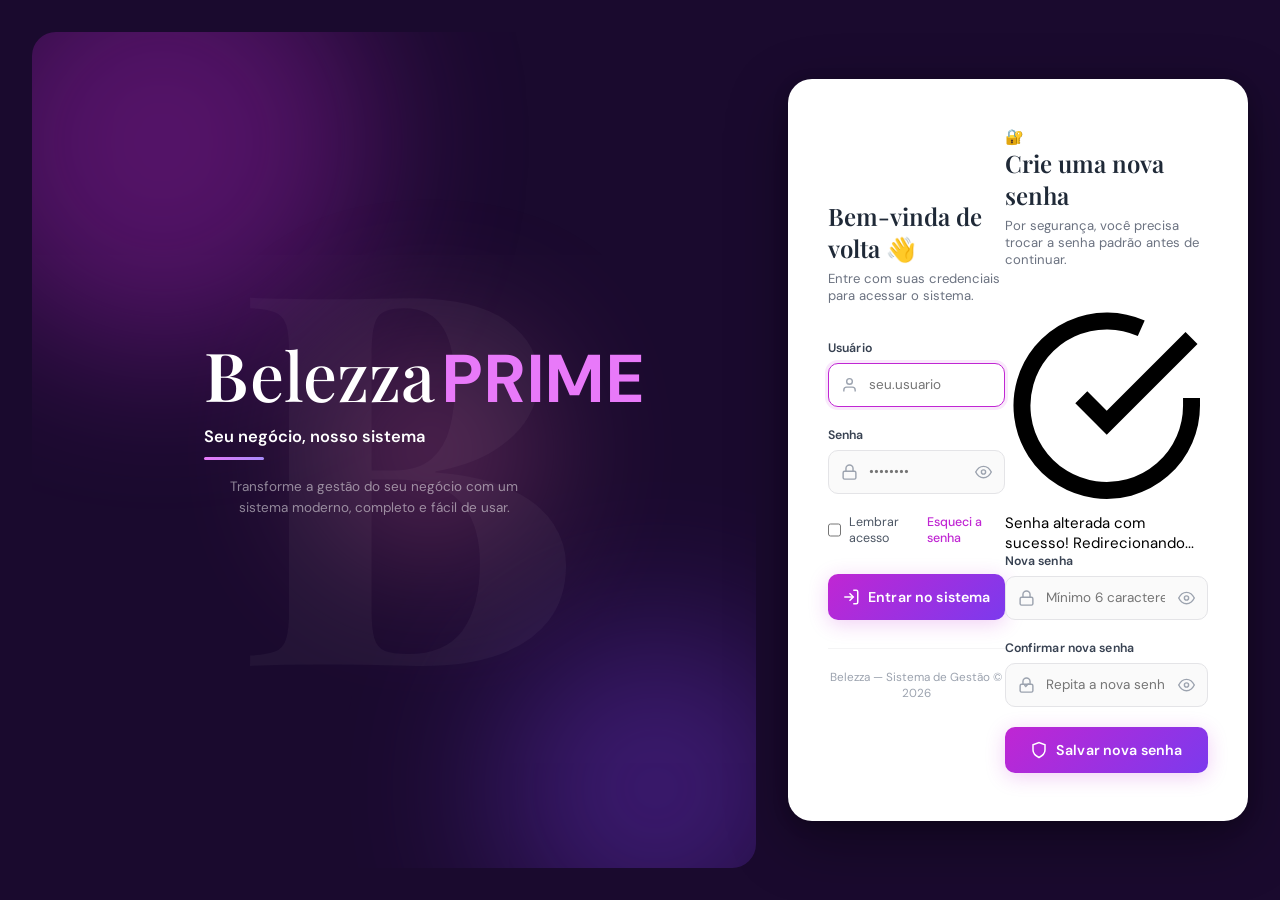
==== commit a2d50dcd: "Add files via upload" ====
--- a/login.html
+++ b/login.html
@@ -31,7 +31,7 @@
 
   <!-- Lado direito — formulário -->
   <div class="login-right">
-    <div class="login-form-wrap">
+    <div class="login-form-wrap" id="login-form-area">
 
       <div class="form-title">Bem-vinda de volta 👋</div>
       <p class="form-subtitle">Entre com suas credenciais para acessar o sistema.</p>
@@ -110,6 +110,73 @@
       </div>
 
     </div>
+
+    <!-- ── Painel troca de senha (oculto inicialmente) ── -->
+    <div class="trocar-senha-wrap" id="trocarSenhaWrap">
+
+      <div class="trocar-icon">🔐</div>
+      <div class="form-title">Crie uma nova senha</div>
+      <p class="form-subtitle">Por segurança, você precisa trocar a senha padrão antes de continuar.</p>
+
+      <div class="error-msg" id="errorMsgTrocar">
+        <svg viewBox="0 0 24 24" fill="none" stroke="currentColor" stroke-width="2">
+          <circle cx="12" cy="12" r="10"/><line x1="12" y1="8" x2="12" y2="12"/><line x1="12" y1="16" x2="12.01" y2="16"/>
+        </svg>
+        <span id="errorTextTrocar"></span>
+      </div>
+
+      <div class="success-msg" id="successMsgTrocar">
+        <svg viewBox="0 0 24 24" fill="none" stroke="currentColor" stroke-width="2">
+          <path d="M22 11.08V12a10 10 0 11-5.93-9.14"/><polyline points="22 4 12 14.01 9 11.01"/>
+        </svg>
+        <span>Senha alterada com sucesso! Redirecionando...</span>
+      </div>
+
+      <!-- Nova senha -->
+      <div class="form-group">
+        <label class="form-label" for="novaSenha">Nova senha</label>
+        <div class="input-wrap">
+          <span class="input-icon">
+            <svg viewBox="0 0 24 24" fill="none" stroke="currentColor" stroke-width="2">
+              <rect x="3" y="11" width="18" height="11" rx="2"/><path d="M7 11V7a5 5 0 0110 0v4"/>
+            </svg>
+          </span>
+          <input type="password" id="novaSenha" class="form-control" placeholder="Mínimo 6 caracteres" />
+          <button type="button" class="toggle-pw" id="toggleNova" aria-label="Mostrar senha">
+            <svg id="eyeNova" viewBox="0 0 24 24" fill="none" stroke="currentColor" stroke-width="2">
+              <path d="M1 12s4-8 11-8 11 8 11 8-4 8-11 8-11-8-11-8z"/><circle cx="12" cy="12" r="3"/>
+            </svg>
+          </button>
+        </div>
+      </div>
+
+      <!-- Confirmar senha -->
+      <div class="form-group">
+        <label class="form-label" for="confirmarSenha">Confirmar nova senha</label>
+        <div class="input-wrap">
+          <span class="input-icon">
+            <svg viewBox="0 0 24 24" fill="none" stroke="currentColor" stroke-width="2">
+              <path d="M9 12l2 2 4-4"/><rect x="3" y="11" width="18" height="11" rx="2"/><path d="M7 11V7a5 5 0 0110 0v4"/>
+            </svg>
+          </span>
+          <input type="password" id="confirmarSenha" class="form-control" placeholder="Repita a nova senha" />
+          <button type="button" class="toggle-pw" id="toggleConfirmar" aria-label="Mostrar senha">
+            <svg id="eyeConfirmar" viewBox="0 0 24 24" fill="none" stroke="currentColor" stroke-width="2">
+              <path d="M1 12s4-8 11-8 11 8 11 8-4 8-11 8-11-8-11-8z"/><circle cx="12" cy="12" r="3"/>
+            </svg>
+          </button>
+        </div>
+      </div>
+
+      <button class="btn-login" id="btnTrocar" onclick="doTrocarSenha()">
+        <svg viewBox="0 0 24 24" fill="none" stroke="currentColor" stroke-width="2">
+          <path d="M12 22s8-4 8-10V5l-8-3-8 3v7c0 6 8 10 8 10z"/>
+        </svg>
+        Salvar nova senha
+      </button>
+
+    </div>
+
   </div>
 
   <script src="static/js/login.js"></script>
--- a/static/css/login.css
+++ b/static/css/login.css
@@ -0,0 +1,412 @@
+/* ── Variáveis ── */
+:root {
+  --primary:       #c026d3;
+  --primary-light: #e879f9;
+  --primary-dark:  #a21caf;
+  --accent:        #7c3aed;
+  --accent-light:  #a78bfa;
+  --rose-300:      #f9a8d4;
+  --rose-400:      #f472b6;
+  --plum-500:      #8b5cf6;
+  --sidebar-bg:    #1a0a2e;
+  --white:         #ffffff;
+  --gray-50:       #fafafa;
+  --gray-100:      #f4f4f5;
+  --gray-200:      #e4e4e7;
+  --gray-300:      #d1d5db;
+  --gray-400:      #9ca3af;
+  --gray-500:      #6b7280;
+  --gray-600:      #4b5563;
+  --gray-700:      #374151;
+  --gray-800:      #1f2937;
+  --danger:        #ef4444;
+  --font-body:     'DM Sans', system-ui, sans-serif;
+  --font-display:  'Playfair Display', Georgia, serif;
+  --radius-md:     10px;
+  --radius-lg:     16px;
+  --radius-xl:     24px;
+  --shadow-lg:     0 8px 32px rgba(0,0,0,.12), 0 2px 8px rgba(0,0,0,.07);
+  --shadow-pink:   0 4px 20px rgba(192,38,211,0.22);
+}
+
+/* ── Reset ── */
+*, *::before, *::after { box-sizing: border-box; margin: 0; padding: 0; }
+html { font-size: 15px; }
+
+/* ── Body ── */
+body {
+  font-family: var(--font-body);
+  min-height: 100vh;
+  display: flex;
+  align-items: center;
+  background: var(--sidebar-bg);
+  overflow: hidden;
+  padding: 32px;
+  gap: 32px;
+}
+
+/* ── Lado esquerdo — decorativo ── */
+.login-left {
+  flex: 1;
+  display: flex;
+  flex-direction: column;
+  align-items: center;
+  justify-content: center;
+  padding: 48px;
+  position: relative;
+  overflow: hidden;
+  border-radius: 24px;
+  min-height: calc(100vh - 64px);
+}
+
+/* Letra de fundo */
+.bg-letter {
+  position: absolute;
+  font-family: var(--font-display);
+  font-size: 520px;
+  font-weight: 700;
+  color: rgba(255,255,255,0.04);
+  line-height: 1;
+  top: 50%;
+  left: 50%;
+  transform: translate(-50%, -50%);
+  pointer-events: none;
+  user-select: none;
+  letter-spacing: -0.05em;
+}
+
+/* Orbs decorativos */
+.orb {
+  position: absolute;
+  border-radius: 50%;
+  filter: blur(80px);
+  opacity: 0.35;
+  pointer-events: none;
+}
+.orb-1 {
+  width: 420px; height: 420px;
+  background: var(--primary);
+  top: -100px; left: -80px;
+}
+.orb-2 {
+  width: 320px; height: 320px;
+  background: var(--accent);
+  bottom: -80px; right: -60px;
+}
+.orb-3 {
+  width: 200px; height: 200px;
+  background: var(--rose-400);
+  top: 50%; left: 55%;
+  transform: translate(-50%, -50%);
+}
+
+/* Conteúdo esquerdo */
+.left-content {
+  position: relative;
+  z-index: 1;
+  text-align: center;
+  max-width: 380px;
+}
+.brand-logo {
+  display: flex;
+  align-items: baseline;
+  line-height: 1;
+  margin-bottom: 12px;
+}
+.brand-b {
+  font-family: var(--font-display);
+  font-size: 4.5rem;
+  font-weight: 600;
+  color: white;
+  line-height: 1;
+}
+.brand-rest {
+  font-family: var(--font-display);
+  font-size: 4.5rem;
+  font-weight: 500;
+  color: white;
+  margin-left: 2px;
+}
+.brand-prime {
+  font-family: var(--font-body);
+  font-size: 4.5rem;
+  font-weight: 700;
+  color: var(--primary-light);
+  margin-left: 8px;
+  letter-spacing: 0.05em;
+}
+.brand-sub {
+  font-family: var(--font-body);
+  font-size: 1.1rem;
+  font-weight: 600;
+  color: white;
+  margin-bottom: 10px;
+}
+.brand-line {
+  width: 60px;
+  height: 3px;
+  background: linear-gradient(to right, var(--primary-light), var(--accent-light));
+  border-radius: 2px;
+  margin-bottom: 16px;
+}
+.brand-desc {
+  font-size: 0.9rem;
+  color: rgba(255,255,255,0.5);
+  line-height: 1.6;
+  max-width: 340px;
+}
+.left-brand {
+  display: flex;
+  align-items: center;
+  justify-content: center;
+  gap: 12px;
+  margin-bottom: 40px;
+}
+
+/* ── Lado direito — formulário ── */
+.login-right {
+  width: 460px;
+  flex-shrink: 0;
+  background: var(--white);
+  display: flex;
+  align-items: center;
+  justify-content: center;
+  padding: 48px 40px;
+  border-radius: 24px;
+  box-shadow: 0 20px 60px rgba(0,0,0,0.35), 0 4px 16px rgba(0,0,0,0.2);
+}
+
+.login-form-wrap {
+  width: 100%;
+  max-width: 360px;
+}
+
+.form-title {
+  font-family: var(--font-display);
+  font-size: 1.6rem;
+  font-weight: 600;
+  color: var(--gray-800);
+  margin-bottom: 6px;
+}
+.form-subtitle {
+  font-size: 0.875rem;
+  color: var(--gray-500);
+  margin-bottom: 36px;
+}
+
+/* Campos */
+.form-group { margin-bottom: 20px; }
+.form-label {
+  display: block;
+  font-size: 0.82rem;
+  font-weight: 600;
+  color: var(--gray-700);
+  margin-bottom: 7px;
+  letter-spacing: 0.01em;
+}
+.input-wrap { position: relative; }
+.input-icon {
+  position: absolute;
+  left: 13px;
+  top: 50%;
+  transform: translateY(-50%);
+  color: var(--gray-400);
+  pointer-events: none;
+  display: flex;
+}
+.input-icon svg { width: 17px; height: 17px; }
+.form-control {
+  width: 100%;
+  height: 44px;
+  border: 1.5px solid var(--gray-200);
+  border-radius: var(--radius-md);
+  padding: 0 42px 0 40px;
+  font-size: 0.9rem;
+  font-family: var(--font-body);
+  color: var(--gray-800);
+  background: var(--gray-50);
+  transition: border-color 180ms ease, box-shadow 180ms ease, background 180ms ease;
+  outline: none;
+}
+.form-control:focus {
+  border-color: var(--primary);
+  background: white;
+  box-shadow: 0 0 0 3px rgba(192,38,211,0.10);
+}
+.form-control.error {
+  border-color: var(--danger);
+  box-shadow: 0 0 0 3px rgba(239,68,68,0.10);
+}
+
+/* Botão mostrar senha */
+.toggle-pw {
+  position: absolute;
+  right: 13px;
+  top: 50%;
+  transform: translateY(-50%);
+  color: var(--gray-400);
+  background: none;
+  border: none;
+  cursor: pointer;
+  padding: 0;
+  display: flex;
+  transition: color 150ms;
+}
+.toggle-pw:hover { color: var(--gray-600); }
+.toggle-pw svg { width: 17px; height: 17px; }
+
+/* Lembrar / Esqueci */
+.form-row-inline {
+  display: flex;
+  align-items: center;
+  justify-content: space-between;
+  margin-bottom: 28px;
+}
+.checkbox-label {
+  display: flex;
+  align-items: center;
+  gap: 8px;
+  font-size: 0.83rem;
+  color: var(--gray-600);
+  cursor: pointer;
+  user-select: none;
+}
+.checkbox-label input[type="checkbox"] {
+  width: 16px; height: 16px;
+  accent-color: var(--primary);
+  cursor: pointer;
+}
+.forgot-link {
+  font-size: 0.83rem;
+  color: var(--primary);
+  font-weight: 500;
+  cursor: pointer;
+  text-decoration: none;
+  transition: color 150ms;
+}
+.forgot-link:hover { color: var(--primary-dark); }
+
+/* Botão principal */
+.btn-login {
+  width: 100%;
+  height: 46px;
+  background: linear-gradient(135deg, var(--primary), var(--accent));
+  color: white;
+  font-family: var(--font-body);
+  font-size: 0.95rem;
+  font-weight: 600;
+  border: none;
+  border-radius: var(--radius-md);
+  cursor: pointer;
+  display: flex;
+  align-items: center;
+  justify-content: center;
+  gap: 8px;
+  box-shadow: var(--shadow-pink);
+  transition: opacity 180ms, transform 180ms, box-shadow 180ms;
+  letter-spacing: 0.01em;
+}
+.btn-login:hover {
+  opacity: 0.93;
+  transform: translateY(-1px);
+  box-shadow: 0 6px 24px rgba(192,38,211,0.35);
+}
+.btn-login:active { transform: translateY(0); opacity: 1; }
+.btn-login:disabled { opacity: 0.65; cursor: not-allowed; transform: none; }
+.btn-login svg { width: 18px; height: 18px; }
+
+/* Spinner */
+.spinner {
+  width: 18px; height: 18px;
+  border: 2px solid rgba(255,255,255,0.35);
+  border-top-color: white;
+  border-radius: 50%;
+  animation: spin 0.7s linear infinite;
+}
+@keyframes spin { to { transform: rotate(360deg); } }
+
+/* Mensagem de erro */
+.error-msg {
+  display: none;
+  align-items: center;
+  gap: 8px;
+  background: #fef2f2;
+  border: 1px solid #fecaca;
+  border-radius: var(--radius-md);
+  padding: 10px 14px;
+  font-size: 0.83rem;
+  color: #b91c1c;
+  margin-bottom: 20px;
+}
+.error-msg.show { display: flex; }
+.error-msg svg { flex-shrink: 0; width: 16px; height: 16px; }
+
+/* Rodapé */
+.form-footer {
+  margin-top: 28px;
+  padding-top: 20px;
+  border-top: 1px solid var(--gray-100);
+  text-align: center;
+  font-size: 0.78rem;
+  color: var(--gray-400);
+}
+
+/* ── Responsivo ── */
+@media (max-width: 800px) {
+  body { flex-direction: column; overflow: auto; }
+  .login-left {
+    min-height: 220px;
+    padding: 32px 24px 24px;
+  }
+  .left-tagline { font-size: 1.3rem; }
+  .left-desc, .left-pills { display: none; }
+  .login-right {
+    width: 100%;
+    border-radius: 24px;
+    padding: 32px 24px 40px;
+    box-shadow: 0 8px 32px rgba(0,0,0,0.25);
+  }
+  .brand-logo {
+    display: flex;
+    align-items: baseline;
+    line-height: 1;
+    margin-bottom: 12px;
+  }
+  .brand-b {
+    font-size: 3rem;
+    font-weight: 600;
+    color: white;
+    line-height: 1;
+  }
+  .brand-rest {
+    font-size: 3rem;
+    font-weight: 500;
+    color: white;
+    margin-left: 2px;
+  }
+  .brand-prime {
+    font-size: 3rem;
+    font-weight: 700;
+    color: var(--primary-light);
+    margin-left: 8px;
+    letter-spacing: 0.05em;
+  }
+  .brand-sub {
+    font-size: 1rem;
+    font-weight: 600;
+    color: white;
+    margin-bottom: 10px;
+  }
+  .brand-line {
+    width: 60px;
+    height: 3px;
+    margin-bottom: 16px;
+  }
+  .brand-desc {
+    font-size: 0.9rem;
+    color: rgba(255,255,255,0.5);
+    line-height: 1.6;
+    max-width: 340px;
+  }
+  .left-brand { margin-bottom: 16px; }
+}
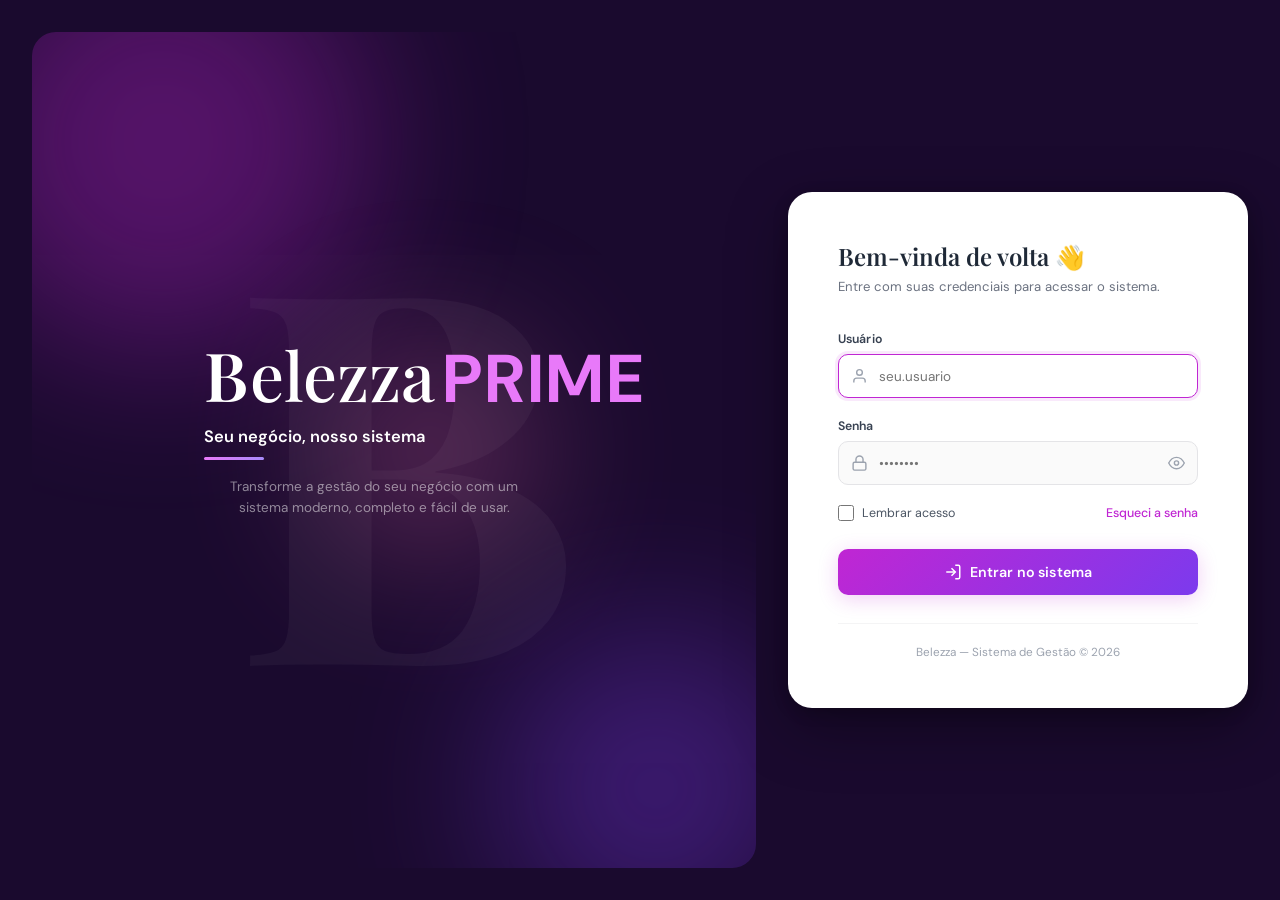
==== commit ebbae441: "Add files via upload" ====
--- a/login.html
+++ b/login.html
@@ -141,13 +141,43 @@
               <rect x="3" y="11" width="18" height="11" rx="2"/><path d="M7 11V7a5 5 0 0110 0v4"/>
             </svg>
           </span>
-          <input type="password" id="novaSenha" class="form-control" placeholder="Mínimo 6 caracteres" />
+          <input type="password" id="novaSenha" class="form-control" placeholder="Crie uma senha forte" />
           <button type="button" class="toggle-pw" id="toggleNova" aria-label="Mostrar senha">
             <svg id="eyeNova" viewBox="0 0 24 24" fill="none" stroke="currentColor" stroke-width="2">
               <path d="M1 12s4-8 11-8 11 8 11 8-4 8-11 8-11-8-11-8z"/><circle cx="12" cy="12" r="3"/>
             </svg>
           </button>
         </div>
+
+        <!-- Barra de força -->
+        <div class="forca-wrap" id="forcaWrap">
+          <div class="forca-barra">
+            <div class="forca-seg" id="fSeg1"></div>
+            <div class="forca-seg" id="fSeg2"></div>
+            <div class="forca-seg" id="fSeg3"></div>
+            <div class="forca-seg" id="fSeg4"></div>
+          </div>
+          <span class="forca-label" id="forcaLabel"></span>
+        </div>
+
+        <!-- Critérios -->
+        <ul class="criterios" id="criterios">
+          <li class="criterio" id="cMaiuscula">
+            <span class="criterio-icon">○</span> Letra maiúscula (A-Z)
+          </li>
+          <li class="criterio" id="cMinuscula">
+            <span class="criterio-icon">○</span> Letra minúscula (a-z)
+          </li>
+          <li class="criterio" id="cNumero">
+            <span class="criterio-icon">○</span> Número (0-9)
+          </li>
+          <li class="criterio" id="cEspecial">
+            <span class="criterio-icon">○</span> Caractere especial (!@#$%...)
+          </li>
+          <li class="criterio" id="cTamanho">
+            <span class="criterio-icon">○</span> Mínimo 8 caracteres
+          </li>
+        </ul>
       </div>
 
       <!-- Confirmar senha -->
--- a/static/css/login.css
+++ b/static/css/login.css
@@ -410,3 +410,32 @@
   }
   .left-brand { margin-bottom: 16px; }
 }
+
+/* ── Painel troca de senha ── */
+.trocar-senha-wrap {
+  display: none;
+  flex-direction: column;
+}
+.trocar-senha-wrap.ativo {
+  display: flex;
+}
+.trocar-icon {
+  font-size: 2.5rem;
+  margin-bottom: 12px;
+}
+
+/* Mensagem de sucesso */
+.success-msg {
+  display: none;
+  align-items: center;
+  gap: 8px;
+  background: #f0fdf4;
+  border: 1px solid #bbf7d0;
+  border-radius: var(--radius-md);
+  padding: 10px 14px;
+  font-size: 0.83rem;
+  color: #15803d;
+  margin-bottom: 20px;
+}
+.success-msg.show { display: flex; }
+.success-msg svg { flex-shrink: 0; width: 16px; height: 16px; }
